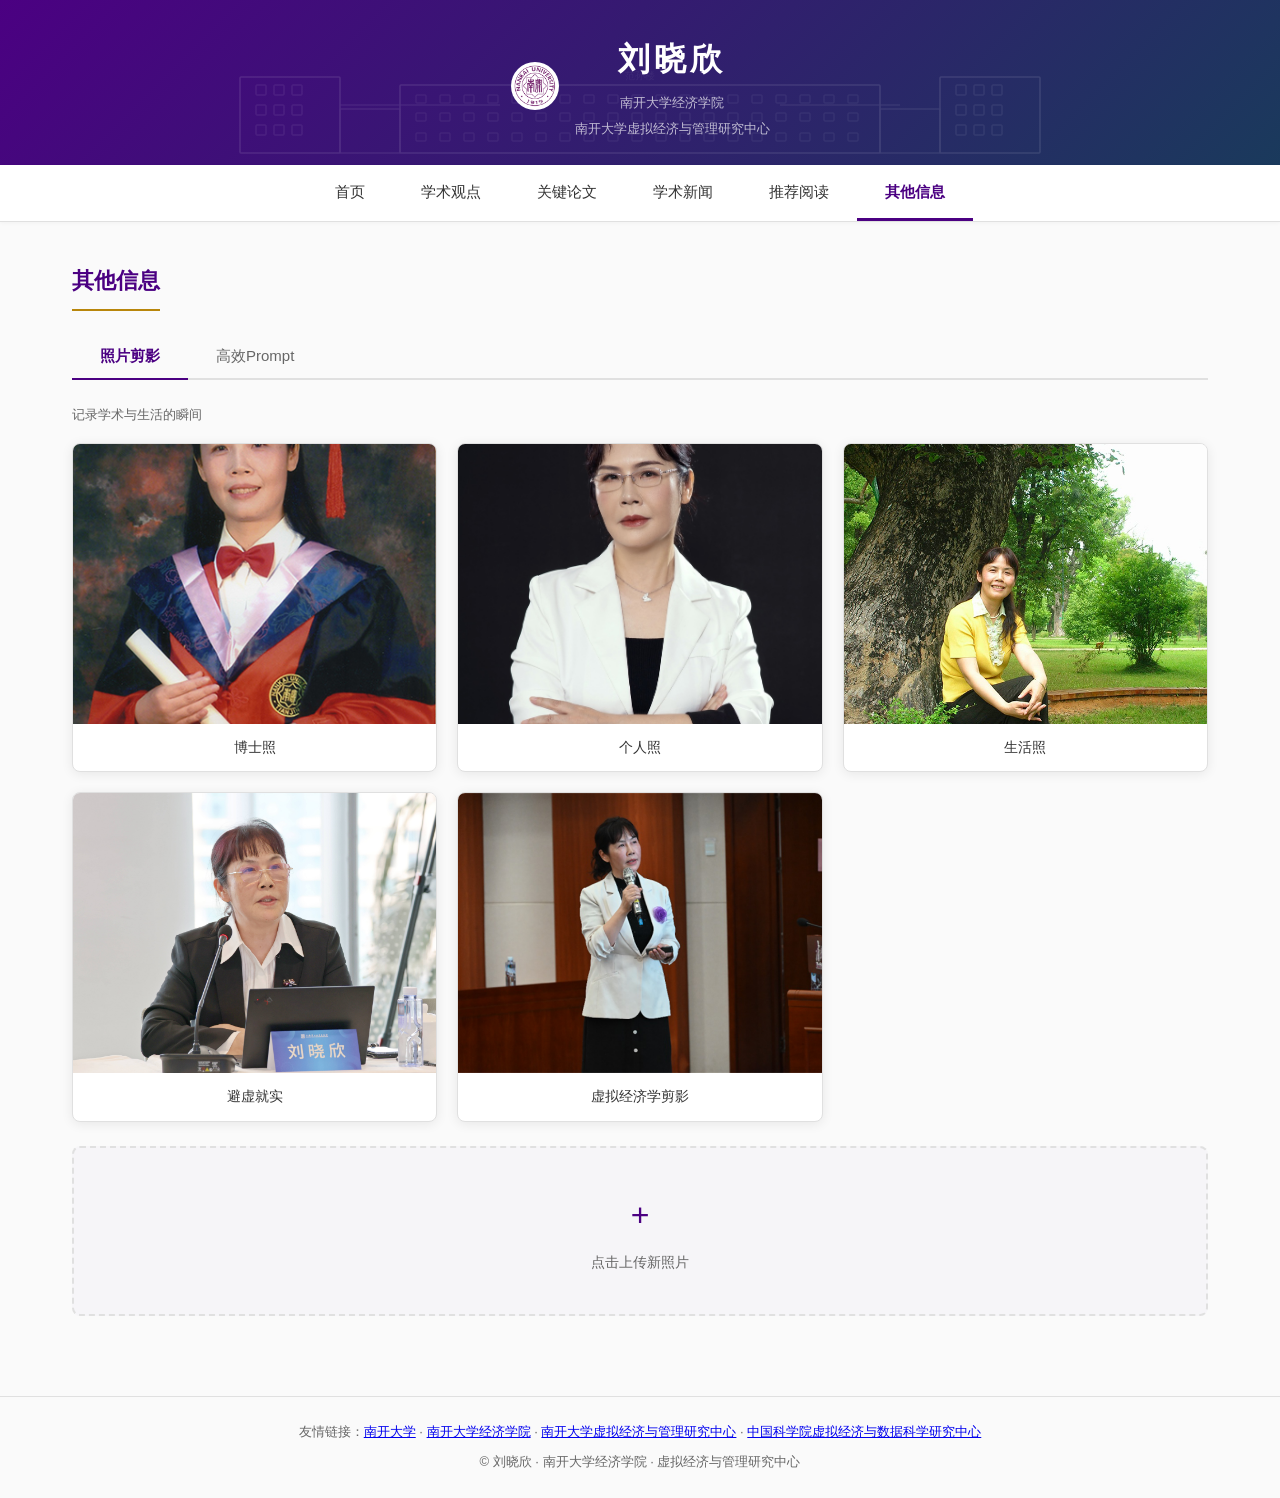
==== about.html @ 4fb9054a "Initial deploy: 刘晓欣学术网站 Co-Authored-By: Claude Opus 4.6 <noreply@anthropic.com>" ====
<!DOCTYPE html>
<html lang="zh-CN">
<head>
  <meta charset="UTF-8">
  <meta name="viewport" content="width=device-width, initial-scale=1.0">
  <title>其他信息 — 刘晓欣</title>
  <link rel="stylesheet" href="css/style.css">
  <style>
    /* Tab 切换 */
    .tab-bar { display:flex; gap:0; border-bottom:2px solid var(--border); margin-bottom:24px; }
    .tab-btn { padding:12px 28px; font-size:15px; font-weight:500; border:none; background:none; color:var(--text-light); cursor:pointer; border-bottom:2px solid transparent; margin-bottom:-2px; transition:all 0.2s; }
    .tab-btn:hover { color:var(--primary); }
    .tab-btn.active { color:var(--primary); border-bottom-color:var(--primary); font-weight:600; }
    .tab-panel { display:none; }
    .tab-panel.active { display:block; }

    /* 照片剪影 */
    .photo-grid { display:grid; grid-template-columns:repeat(auto-fill, minmax(280px, 1fr)); gap:20px; }
    .photo-card { border-radius:8px; overflow:hidden; background:#fff; box-shadow:var(--shadow); border:1px solid var(--border); transition:transform 0.2s, box-shadow 0.2s; position:relative; }
    .photo-card:hover { transform:translateY(-3px); box-shadow:0 6px 20px rgba(0,0,0,0.12); }
    .photo-card img { width:100%; height:280px; object-fit:cover; display:block; cursor:pointer; }
    .photo-card .caption { padding:12px 16px; font-size:14px; color:var(--text); text-align:center; font-family:'SimSun','Songti SC',serif; }
    .photo-card .photo-actions { position:absolute; top:8px; right:8px; display:flex; gap:4px; opacity:0; transition:opacity 0.2s; }
    .photo-card:hover .photo-actions { opacity:1; }
    .photo-actions button { width:28px; height:28px; border-radius:50%; border:none; cursor:pointer; font-size:12px; display:flex; align-items:center; justify-content:center; background:rgba(255,255,255,0.9); color:var(--text-light); box-shadow:0 1px 4px rgba(0,0,0,0.2); }
    .photo-actions button:hover { background:#fff; color:var(--primary); }
    .photo-actions .del-btn:hover { color:#dc3545; }
    .lightbox-overlay { display:none; position:fixed; top:0;left:0;right:0;bottom:0; background:rgba(0,0,0,0.85); z-index:2000; justify-content:center; align-items:center; cursor:pointer; }
    .lightbox-overlay.active { display:flex; }
    .lightbox-overlay img { max-width:90%; max-height:90vh; object-fit:contain; border-radius:4px; }
    .upload-zone { border:2px dashed var(--border); border-radius:8px; padding:40px 20px; text-align:center; cursor:pointer; transition:border-color 0.2s, background 0.2s; background:rgba(75,0,130,0.02); }
    .upload-zone:hover { border-color:var(--primary); background:rgba(75,0,130,0.05); }
    .upload-zone p { color:var(--text-light); font-size:14px; margin:8px 0 0; }

    /* 高效 Prompt */
    .prompt-list { display:flex; flex-direction:column; gap:16px; }
    .prompt-card { background:var(--card-bg); border-radius:var(--radius); box-shadow:var(--shadow); border:1px solid var(--border); padding:20px 24px; position:relative; transition:transform 0.2s, box-shadow 0.2s; }
    .prompt-card:hover { transform:translateY(-2px); box-shadow:0 4px 16px rgba(0,0,0,0.12); }
    .prompt-card .prompt-title { font-size:16px; font-weight:600; color:var(--text); margin-bottom:8px; }
    .prompt-card .prompt-desc { font-size:13px; color:var(--text-light); margin-bottom:10px; line-height:1.6; }
    .prompt-card .prompt-body { background:rgba(75,0,130,0.04); border-left:3px solid var(--accent); padding:12px 16px; border-radius:0 6px 6px 0; font-size:13px; line-height:1.8; white-space:pre-wrap; word-break:break-all; max-height:200px; overflow-y:auto; position:relative; }
    .prompt-card .prompt-body.expanded { max-height:none; }
    .prompt-card .prompt-body.collapsed::after { content:''; position:absolute; bottom:0; left:0; right:0; height:2.5em; background:linear-gradient(to bottom, transparent, rgba(75,0,130,0.04)); pointer-events:none; }
    .prompt-actions { position:absolute; top:12px; right:16px; display:flex; gap:6px; }
    .prompt-actions button { font-size:13px; background:none; border:none; cursor:pointer; color:var(--text-light); padding:2px; }
    .prompt-actions button:hover { color:var(--primary); }
    .prompt-actions .del-btn:hover { color:#dc3545; }
    .prompt-toggle { font-size:12px; color:var(--primary); cursor:pointer; background:none; border:none; margin-top:6px; }
    .prompt-toggle:hover { text-decoration:underline; }
    .add-form { background:rgba(75,0,130,0.03); border:2px dashed var(--border); border-radius:8px; padding:20px; margin-top:20px; }
    .add-form input, .add-form textarea { width:100%; padding:8px 12px; border:1px solid var(--border); border-radius:6px; font-size:14px; margin-bottom:10px; outline:none; font-family:inherit; }
    .add-form input:focus, .add-form textarea:focus { border-color:var(--primary); }
  </style>
</head>
<body>
  <div id="site-header"></div>

  <div class="container">
    <section class="section">
      <h2 class="section-title">其他信息</h2>

      <div class="tab-bar">
        <button class="tab-btn active" onclick="switchTab('photos',this)">照片剪影</button>
        <button class="tab-btn" onclick="switchTab('prompts',this)">高效Prompt</button>
      </div>

      <!-- 照片剪影 -->
      <div class="tab-panel active" id="panel-photos">
        <p class="text-light text-sm mb-16">记录学术与生活的瞬间</p>
        <div class="photo-grid" id="photo-grid"></div>
        <div class="upload-zone mt-24" onclick="document.getElementById('photo-upload').click()">
          <div style="font-size:32px;color:var(--primary);">+</div>
          <p>点击上传新照片</p>
          <input type="file" id="photo-upload" accept="image/*" style="display:none;" onchange="uploadPhoto(this)">
        </div>
      </div>

      <!-- 高效 Prompt -->
      <div class="tab-panel" id="panel-prompts">
        <p class="text-light text-sm mb-16">学术研究与教学中的高效 Prompt 合集</p>
        <div class="prompt-list" id="prompt-list"></div>
        <div class="add-form">
          <strong style="font-size:14px;color:var(--primary);">添加 Prompt</strong>
          <input type="text" id="prompt-title" placeholder="Prompt 标题（如：文献综述辅助）">
          <input type="text" id="prompt-desc" placeholder="简要描述（可选）">
          <textarea id="prompt-body" placeholder="Prompt 正文..." style="min-height:80px;resize:vertical;"></textarea>
          <button class="btn btn-primary" onclick="addPrompt()">添加</button>
        </div>
      </div>
    </section>
  </div>

  <!-- 灯箱 -->
  <div class="lightbox-overlay" id="lightbox" onclick="closeLightbox()">
    <img id="lightbox-img" src="" alt="">
  </div>

  <div id="site-footer"></div>

  <script src="js/data.js"></script>
  <script src="js/common.js"></script>
  <script src="js/editor.js"></script>
  <script>
    initPage('about');

    // === Tab 切换 ===
    function switchTab(name, btn) {
      document.querySelectorAll('.tab-btn').forEach(b => b.classList.remove('active'));
      document.querySelectorAll('.tab-panel').forEach(p => p.classList.remove('active'));
      btn.classList.add('active');
      document.getElementById('panel-' + name).classList.add('active');
    }

    // === 照片剪影 ===
    const DEFAULT_PHOTOS = [
      { id: 'p1', src: 'photos/博士照.jpg', caption: '博士照', builtin: true },
      { id: 'p2', src: 'photos/个人照.jpeg', caption: '个人照', builtin: true },
      { id: 'p3', src: 'photos/生活照.jpg', caption: '生活照', builtin: true },
      { id: 'p4', src: 'photos/避虚就实.jpg', caption: '避虚就实', builtin: true },
      { id: 'p5', src: 'photos/虚拟经济学剪影 1.png', caption: '虚拟经济学剪影', builtin: true }
    ];

    function getPhotos() {
      const saved = Editor.getData('photos_data');
      if (saved) return saved;
      return DEFAULT_PHOTOS.map(p => ({...p}));
    }
    function savePhotos(photos) { Editor.saveData('photos_data', photos); }

    function renderPhotos() {
      const photos = getPhotos();
      const grid = document.getElementById('photo-grid');
      if (photos.length === 0) {
        grid.innerHTML = '<p class="text-light" style="text-align:center;padding:40px;grid-column:1/-1;">暂无照片</p>';
        return;
      }
      grid.innerHTML = photos.map(p => `
        <div class="photo-card">
          <img src="${p.src}" alt="${escHtml(p.caption)}" onclick="openLightbox('${p.id}')">
          <div class="photo-actions">
            <button onclick="event.stopPropagation();renamePhoto('${p.id}')" title="\u91cd\u547d\u540d">\u270e</button>
            <button class="del-btn" onclick="event.stopPropagation();deletePhoto('${p.id}')" title="\u5220\u9664">\u2715</button>
          </div>
          <div class="caption">${escHtml(p.caption)}</div>
        </div>
      `).join('');
    }

    function openLightbox(id) {
      const photos = getPhotos();
      const photo = photos.find(p => p.id === id);
      if (!photo) return;
      document.getElementById('lightbox-img').src = photo.src;
      document.getElementById('lightbox').classList.add('active');
    }
    function closeLightbox() { document.getElementById('lightbox').classList.remove('active'); }
    document.addEventListener('keydown', (e) => { if (e.key === 'Escape') closeLightbox(); });

    function uploadPhoto(input) {
      if (!input.files || !input.files[0]) return;
      const file = input.files[0];
      if (file.size > 5 * 1024 * 1024) { showToast('\u56fe\u7247\u4e0d\u80fd\u8d85\u8fc7 5MB'); return; }
      const reader = new FileReader();
      reader.onload = (e) => {
        const name = file.name.replace(/\.[^.]+$/, '');
        const photos = getPhotos();
        photos.push({ id: 'ph_' + Date.now(), src: e.target.result, caption: name, builtin: false });
        savePhotos(photos);
        renderPhotos();
        showToast('\u7167\u7247\u5df2\u6dfb\u52a0');
      };
      reader.readAsDataURL(file);
      input.value = '';
    }

    async function renamePhoto(id) {
      const photos = getPhotos();
      const photo = photos.find(p => p.id === id);
      if (!photo) return;
      const newName = prompt('\u8bf7\u8f93\u5165\u65b0\u540d\u79f0\uff1a', photo.caption);
      if (newName === null || newName.trim() === '') return;
      photo.caption = newName.trim();
      savePhotos(photos);
      renderPhotos();
      showToast('\u5df2\u91cd\u547d\u540d');
    }

    async function deletePhoto(id) {
      const ok = await showConfirm('\u786e\u5b9a\u5220\u9664\u6b64\u7167\u7247\uff1f');
      if (!ok) return;
      const photos = getPhotos().filter(p => p.id !== id);
      savePhotos(photos);
      renderPhotos();
      showToast('\u5df2\u5220\u9664');
    }

    renderPhotos();

    // === 高效 Prompt ===
    const PROMPT_KEY = 'prompts_data';
    function getPrompts() { return Editor.getData(PROMPT_KEY) || []; }
    function savePrompts(data) { Editor.saveData(PROMPT_KEY, data); }

    function addPrompt() {
      const title = document.getElementById('prompt-title').value.trim();
      const body = document.getElementById('prompt-body').value.trim();
      if (!title || !body) { showToast('\u8bf7\u586b\u5199\u6807\u9898\u548c\u6b63\u6587'); return; }
      const prompts = getPrompts();
      prompts.unshift({
        id: 'pr_' + Date.now(),
        title: title,
        desc: document.getElementById('prompt-desc').value.trim(),
        body: body,
        timestamp: Date.now()
      });
      savePrompts(prompts);
      document.getElementById('prompt-title').value = '';
      document.getElementById('prompt-desc').value = '';
      document.getElementById('prompt-body').value = '';
      renderPrompts();
      showToast('\u5df2\u6dfb\u52a0');
    }

    async function deletePrompt(id) {
      const ok = await showConfirm('\u786e\u5b9a\u5220\u9664\u6b64 Prompt\uff1f');
      if (!ok) return;
      const prompts = getPrompts().filter(p => p.id !== id);
      savePrompts(prompts);
      renderPrompts();
    }

    function togglePromptBody(id) {
      const el = document.getElementById('pb-' + id);
      const btn = document.getElementById('pt-' + id);
      if (el.classList.contains('collapsed')) {
        el.classList.remove('collapsed');
        el.classList.add('expanded');
        btn.textContent = '\u6536\u8d77 \u25b4';
      } else {
        el.classList.remove('expanded');
        el.classList.add('collapsed');
        btn.textContent = '\u5c55\u5f00\u5168\u6587 \u25be';
      }
    }

    function renderPrompts() {
      const prompts = getPrompts();
      const container = document.getElementById('prompt-list');
      if (prompts.length === 0) {
        container.innerHTML = '<p class="text-light" style="text-align:center;padding:40px;">暂无 Prompt</p>';
        return;
      }
      container.innerHTML = prompts.map(p => `
        <div class="prompt-card">
          <div class="prompt-actions">
            <button onclick="copyPrompt('${p.id}')" title="\u590d\u5236">\u2668</button>
            <button class="del-btn" onclick="deletePrompt('${p.id}')" title="\u5220\u9664">\u2715</button>
          </div>
          <div class="prompt-title">${escHtml(p.title)}</div>
          ${p.desc ? `<div class="prompt-desc">${escHtml(p.desc)}</div>` : ''}
          <div class="prompt-body collapsed" id="pb-${p.id}">${escHtml(p.body)}</div>
          <button class="prompt-toggle" id="pt-${p.id}" onclick="togglePromptBody('${p.id}')">\u5c55\u5f00\u5168\u6587 \u25be</button>
        </div>
      `).join('');
    }

    function copyPrompt(id) {
      const prompts = getPrompts();
      const p = prompts.find(x => x.id === id);
      if (!p) return;
      navigator.clipboard.writeText(p.body).then(() => {
        showToast('\u5df2\u590d\u5236\u5230\u526a\u8d34\u677f');
      }).catch(() => {
        // fallback
        const ta = document.createElement('textarea');
        ta.value = p.body;
        document.body.appendChild(ta);
        ta.select();
        document.execCommand('copy');
        document.body.removeChild(ta);
        showToast('\u5df2\u590d\u5236');
      });
    }

    renderPrompts();
  </script>
</body>
</html>
---- css/style.css ----
/* 刘晓欣学术网站 - 全站公共样式 */

:root {
  --primary: #4B0082;
  --secondary: #1a3a5c;
  --accent: #B8860B;
  --bg: #fafafa;
  --card-bg: #ffffff;
  --text: #333333;
  --text-light: #666666;
  --border: #e0e0e0;
  --hover: #5a1099;
  --radius: 8px;
  --shadow: 0 2px 12px rgba(0,0,0,0.08);
}

* { margin: 0; padding: 0; box-sizing: border-box; }

body {
  font-family: 'PingFang SC', 'Microsoft YaHei', sans-serif;
  background: var(--bg);
  color: var(--text);
  line-height: 1.7;
  min-height: 100vh;
}

/* Header */
.site-header {
  background: linear-gradient(135deg, var(--primary), var(--secondary));
  color: #fff;
  padding: 32px 0 24px;
  text-align: center;
  position: relative;
  overflow: hidden;
}
.header-content {
  display: flex;
  align-items: center;
  justify-content: center;
  gap: 16px;
  position: relative;
}
.header-emblem {
  width: 48px;
  height: 48px;
  object-fit: contain;
  flex-shrink: 0;
  position: relative;
  border-radius: 50%;
  background: #fff;
  padding: 3px;
}
.site-header h1 {
  font-family: 'SimSun', 'Songti SC', serif;
  font-size: 32px;
  letter-spacing: 4px;
  margin-bottom: 6px;
  position: relative;
}
.site-header .subtitle {
  font-size: 15px;
  opacity: 0.85;
  letter-spacing: 2px;
  position: relative;
}
.site-header .affiliation {
  font-size: 13px;
  opacity: 0.7;
  margin-top: 4px;
  position: relative;
}
.header-building {
  position: absolute;
  bottom: 0;
  left: 0;
  right: 0;
  opacity: 0.1;
  pointer-events: none;
}
.header-building svg {
  display: block;
  margin: 0 auto;
  width: 100%;
  max-width: 960px;
  height: auto;
}

/* Navigation */
.site-nav {
  background: #fff;
  border-bottom: 1px solid var(--border);
  display: flex;
  justify-content: center;
  gap: 0;
  position: sticky;
  top: 0;
  z-index: 100;
  box-shadow: 0 1px 4px rgba(0,0,0,0.04);
}
.site-nav a {
  text-decoration: none;
  color: var(--text);
  font-size: 15px;
  font-weight: 500;
  padding: 14px 28px;
  transition: color 0.2s, border-bottom 0.2s;
  border-bottom: 3px solid transparent;
}
.site-nav a:hover { color: var(--primary); }
.site-nav a.active {
  color: var(--primary);
  border-bottom-color: var(--primary);
  font-weight: 600;
}

/* Main container */
.container {
  max-width: 1200px;
  margin: 0 auto;
  padding: 0 32px;
}

/* Section */
.section { padding: 40px 0; }
.section-title {
  font-family: 'SimSun', 'Songti SC', serif;
  font-size: 22px;
  color: var(--primary);
  margin-bottom: 24px;
  padding-bottom: 10px;
  border-bottom: 2px solid var(--accent);
  display: inline-block;
}

/* Card */
.card {
  background: var(--card-bg);
  border-radius: var(--radius);
  box-shadow: var(--shadow);
  padding: 24px;
  margin-bottom: 20px;
  border: 1px solid var(--border);
  transition: transform 0.2s, box-shadow 0.2s;
}
.card:hover {
  transform: translateY(-2px);
  box-shadow: 0 4px 16px rgba(0,0,0,0.12);
}

/* Tag */
.tag {
  display: inline-block;
  font-size: 12px;
  padding: 2px 10px;
  border-radius: 12px;
  margin-right: 6px;
  margin-bottom: 4px;
}
.tag-primary { background: rgba(75,0,130,0.1); color: var(--primary); }
.tag-accent { background: rgba(184,134,11,0.12); color: var(--accent); }
.tag-lecture { background: rgba(75,0,130,0.1); color: var(--primary); }
.tag-award { background: rgba(184,134,11,0.12); color: var(--accent); }
.tag-media { background: rgba(26,58,92,0.1); color: var(--secondary); }
.tag-policy { background: rgba(0,128,0,0.1); color: green; }
.tag-publish { background: rgba(75,0,130,0.1); color: var(--primary); }

/* Top cited badge */
.badge-top {
  display: inline-flex;
  align-items: center;
  background: linear-gradient(135deg, #B8860B, #DAA520);
  color: #fff;
  font-size: 10px;
  font-weight: 600;
  padding: 1px 7px;
  border-radius: 3px;
  margin-left: 6px;
  vertical-align: middle;
  white-space: nowrap;
  letter-spacing: 1px;
  text-transform: uppercase;
  box-shadow: 0 1px 3px rgba(184,134,11,0.3);
}

/* Button */
.btn {
  display: inline-block;
  padding: 8px 20px;
  border-radius: 6px;
  font-size: 14px;
  cursor: pointer;
  border: none;
  transition: background 0.2s, transform 0.1s;
}
.btn:active { transform: scale(0.97); }
.btn-primary { background: var(--primary); color: #fff; }
.btn-primary:hover { background: var(--hover); }
.btn-outline {
  background: transparent;
  color: var(--primary);
  border: 1px solid var(--primary);
}
.btn-outline:hover { background: rgba(75,0,130,0.06); }
.btn-sm { padding: 5px 14px; font-size: 13px; }
.btn-danger { background: #dc3545; color: #fff; }
.btn-danger:hover { background: #c82333; }

/* Footer */
.site-footer {
  text-align: center;
  padding: 24px;
  color: var(--text-light);
  font-size: 13px;
  border-top: 1px solid var(--border);
  margin-top: 40px;
}

/* Utility */
.flex-between { display: flex; justify-content: space-between; align-items: center; }
.flex-center { display: flex; justify-content: center; align-items: center; }
.gap-8 { gap: 8px; }
.gap-16 { gap: 16px; }
.mt-8 { margin-top: 8px; }
.mt-16 { margin-top: 16px; }
.mt-24 { margin-top: 24px; }
.mb-8 { margin-bottom: 8px; }
.mb-16 { margin-bottom: 16px; }
.text-light { color: var(--text-light); }
.text-sm { font-size: 13px; }
.text-accent { color: var(--accent); }

/* Search box */
.search-box {
  width: 100%;
  padding: 10px 16px;
  border: 1px solid var(--border);
  border-radius: 6px;
  font-size: 14px;
  outline: none;
  transition: border-color 0.2s;
}
.search-box:focus { border-color: var(--primary); }

/* Filter buttons */
.filter-bar {
  display: flex;
  flex-wrap: wrap;
  gap: 8px;
  margin-bottom: 20px;
}
.filter-btn {
  padding: 6px 16px;
  border-radius: 20px;
  font-size: 13px;
  cursor: pointer;
  border: 1px solid var(--border);
  background: #fff;
  color: var(--text);
  transition: all 0.2s;
}
.filter-btn:hover { border-color: var(--primary); color: var(--primary); }
.filter-btn.active {
  background: var(--primary);
  color: #fff;
  border-color: var(--primary);
}

/* Modal */
.modal-overlay {
  display: none;
  position: fixed;
  top: 0; left: 0; right: 0; bottom: 0;
  background: rgba(0,0,0,0.5);
  z-index: 1000;
  justify-content: center;
  align-items: center;
}
.modal-overlay.active { display: flex; }
.modal {
  background: #fff;
  border-radius: var(--radius);
  padding: 28px;
  max-width: 600px;
  width: 90%;
  max-height: 80vh;
  overflow-y: auto;
  box-shadow: 0 8px 32px rgba(0,0,0,0.2);
}
.modal h3 {
  font-size: 18px;
  color: var(--primary);
  margin-bottom: 16px;
}

/* Toast */
.toast {
  position: fixed;
  top: 20px;
  left: 50%;
  transform: translateX(-50%) translateY(-100px);
  background: var(--primary);
  color: #fff;
  padding: 12px 24px;
  border-radius: 6px;
  font-size: 14px;
  z-index: 2000;
  transition: transform 0.3s;
  box-shadow: 0 4px 16px rgba(0,0,0,0.2);
}
.toast.show { transform: translateX(-50%) translateY(0); }

/* Timeline */
.timeline {
  position: relative;
  padding-left: 32px;
}
.timeline::before {
  content: '';
  position: absolute;
  left: 8px;
  top: 0;
  bottom: 0;
  width: 2px;
  background: var(--border);
}
.timeline-item {
  position: relative;
  margin-bottom: 28px;
  padding-left: 16px;
}
.timeline-item::before {
  content: '';
  position: absolute;
  left: -28px;
  top: 6px;
  width: 12px;
  height: 12px;
  border-radius: 50%;
  background: var(--primary);
  border: 2px solid #fff;
  box-shadow: 0 0 0 2px var(--primary);
}
.timeline-item .date {
  font-size: 13px;
  color: var(--text-light);
  margin-bottom: 4px;
}
.timeline-item .title {
  font-size: 16px;
  font-weight: 600;
  color: var(--text);
  margin-bottom: 4px;
}
.timeline-item .content {
  font-size: 14px;
  color: var(--text-light);
  line-height: 1.8;
  position: relative;
}
.timeline-item .content.collapsed {
  max-height: calc(1.8em * 5);
  overflow: hidden;
}
.timeline-item .content.collapsed::after {
  content: '';
  position: absolute;
  bottom: 0;
  left: 0;
  right: 0;
  height: 2.5em;
  background: linear-gradient(to bottom, transparent, var(--bg));
  pointer-events: none;
}
.timeline-item .content p {
  text-indent: 2em;
  margin-bottom: 0.5em;
}
.news-title-link { color:var(--text); text-decoration:none; }
.news-title-link:hover { color:var(--primary); }

/* Editor */
.edit-area {
  width: 100%;
  min-height: 200px;
  padding: 12px;
  border: 1px solid var(--border);
  border-radius: 6px;
  font-size: 14px;
  line-height: 1.7;
  font-family: 'PingFang SC', 'Microsoft YaHei', sans-serif;
  resize: vertical;
}
.edit-area:focus { border-color: var(--primary); outline: none; }

.module-actions {
  display: flex;
  gap: 8px;
  margin-top: 12px;
}

.module-header {
  display: flex;
  justify-content: space-between;
  align-items: flex-start;
}

.edit-icon {
  cursor: pointer;
  color: var(--text-light);
  font-size: 18px;
  transition: color 0.2s;
  background: none;
  border: none;
  padding: 4px;
}
.edit-icon:hover { color: var(--primary); }

/* Markdown content */
.md-content h3 { font-size: 16px; color: var(--primary); margin: 16px 0 8px; }
.md-content h4 { font-size: 15px; color: var(--text); margin: 12px 0 6px; }
.md-content p { margin-bottom: 8px; }
.md-content ul, .md-content ol { padding-left: 20px; margin-bottom: 8px; }
.md-content li { margin-bottom: 4px; }
.md-content blockquote {
  border-left: 3px solid var(--accent);
  padding: 8px 16px;
  margin: 12px 0;
  background: rgba(184,134,11,0.05);
  font-style: italic;
}
.md-content strong { color: var(--primary); }

/* Version list */
.version-list {
  max-height: 400px;
  overflow-y: auto;
}
.version-item {
  padding: 10px 12px;
  border-bottom: 1px solid var(--border);
  cursor: pointer;
  transition: background 0.2s;
}
.version-item:hover { background: rgba(75,0,130,0.04); }
.version-item .ts { font-size: 12px; color: var(--text-light); }
.version-item .action { font-size: 13px; color: var(--text); }

/* Responsive */
@media (max-width: 768px) {
  .site-header h1 { font-size: 24px; }
  .header-emblem { width: 34px; height: 34px; padding: 2px; }
  .header-content { gap: 10px; }
  .site-nav a { padding: 12px 16px; font-size: 14px; }
  .container { padding: 0 16px; }
  .card { padding: 16px; }
}
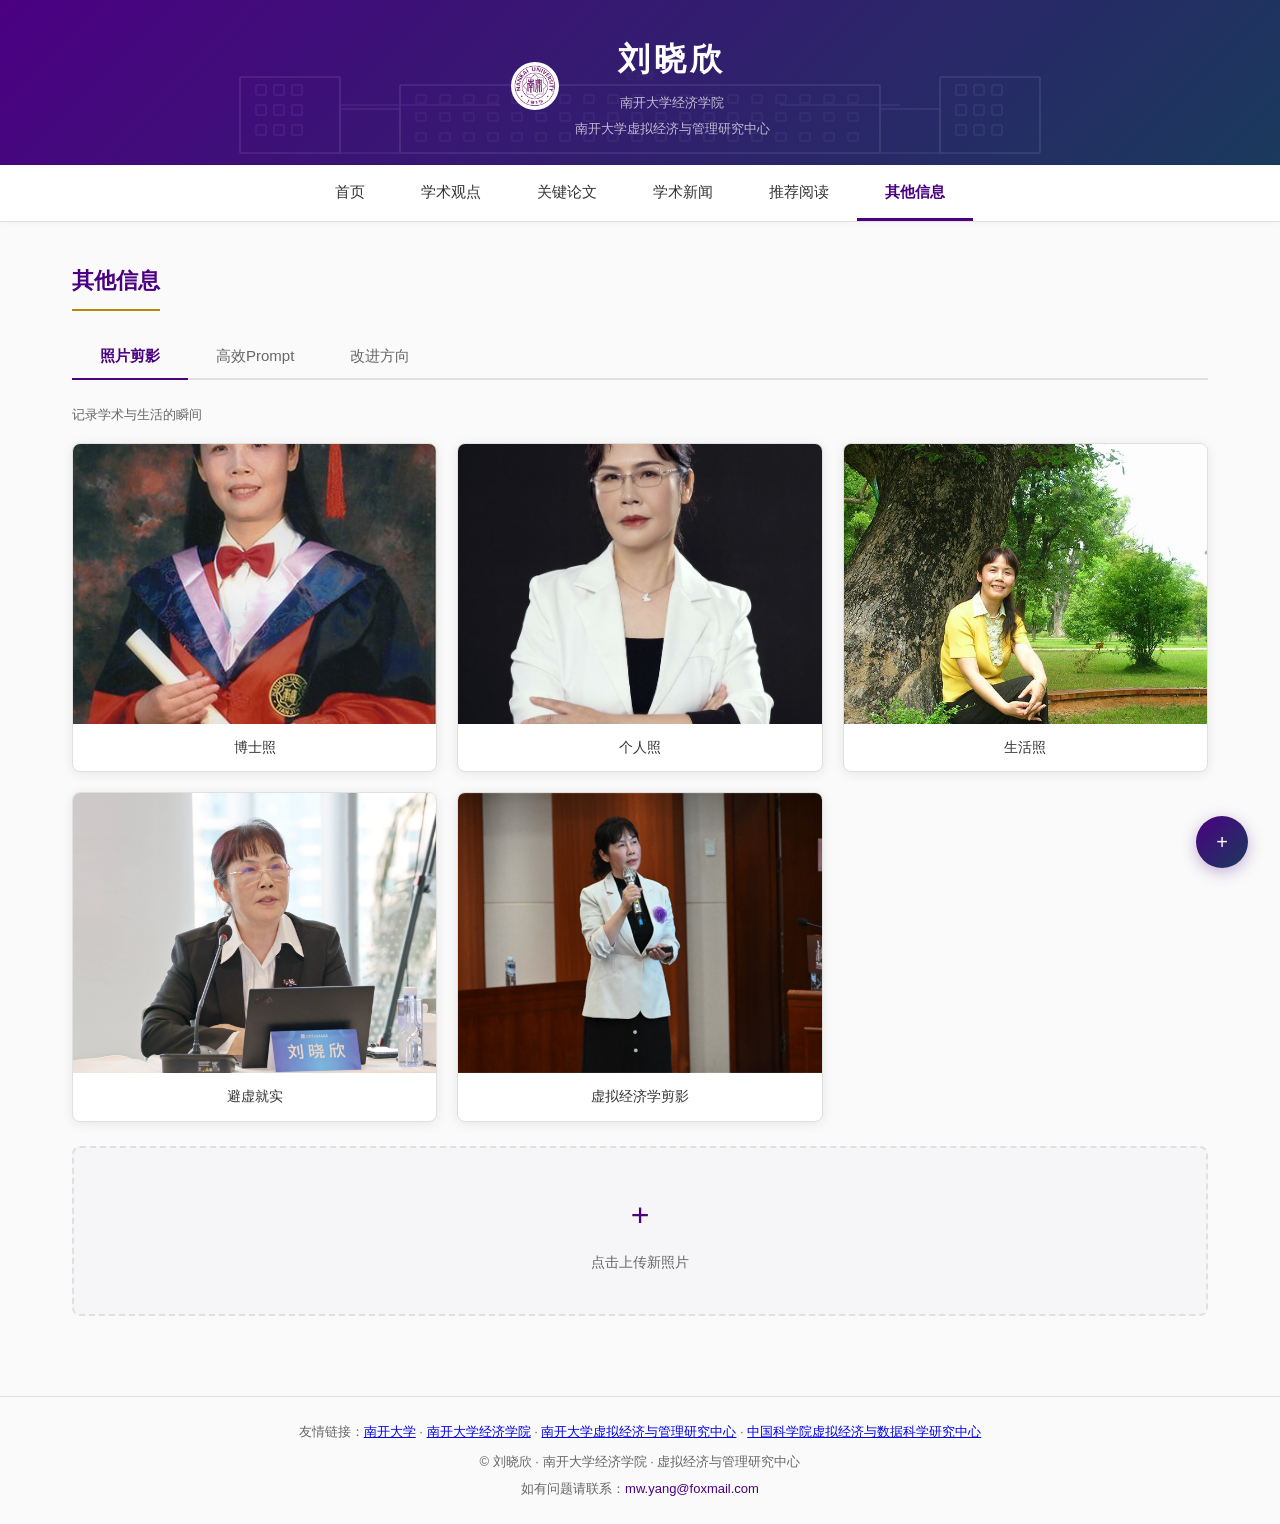
==== commit 3a92822b: "新增悬浮球反馈系统+右键菜单+改进方向tab 1. 全站悬浮球：点击弹出反馈表单，提交后跳转GitHub Issue（需登录） 2. 右键菜单：选中文本后右键可「对此内容提意见」 3. about.h" ====
--- a/about.html
+++ b/about.html
@@ -62,6 +62,7 @@
       <div class="tab-bar">
         <button class="tab-btn active" onclick="switchTab('photos',this)">照片剪影</button>
         <button class="tab-btn" onclick="switchTab('prompts',this)">高效Prompt</button>
+        <button class="tab-btn" onclick="switchTab('feedback',this)">改进方向</button>
       </div>
 
       <!-- 照片剪影 -->
@@ -86,6 +87,12 @@
           <textarea id="prompt-body" placeholder="Prompt 正文..." style="min-height:80px;resize:vertical;"></textarea>
           <button class="btn btn-primary" onclick="addPrompt()">添加</button>
         </div>
+      </div>
+
+      <!-- 改进方向 -->
+      <div class="tab-panel" id="panel-feedback">
+        <p class="text-light text-sm mb-16">来自访客的修改意见与改进建议（通过网站悬浮球或右键菜单提交）</p>
+        <div id="feedback-list"><div class="feedback-empty">加载中...</div></div>
       </div>
     </section>
   </div>
@@ -283,6 +290,42 @@
     }
 
     renderPrompts();
+
+    // === 改进方向：从 GitHub Issues 加载反馈 ===
+    async function loadFeedback() {
+      const container = document.getElementById('feedback-list');
+      try {
+        const res = await fetch('https://api.github.com/repos/mwyang2026-ship-it/liuxiaoxin-academic-website/issues?labels=feedback&state=open&per_page=30&sort=created&direction=desc');
+        if (!res.ok) throw new Error('API error');
+        const issues = await res.json();
+        if (issues.length === 0) {
+          container.innerHTML = '<div class="feedback-empty">暂无修改意见，欢迎通过右下角悬浮球提交</div>';
+          return;
+        }
+        container.innerHTML = issues.map(issue => {
+          const date = new Date(issue.created_at).toLocaleDateString('zh-CN');
+          // Parse quoted text from body
+          const bodyHtml = escHtml(issue.body || '').replace(/\n/g, '<br>');
+          const quoteMatch = (issue.body || '').match(/^> (.+)$/m);
+          const quoteHtml = quoteMatch ? `<div class="fb-quote">${escHtml(quoteMatch[1])}</div>` : '';
+          return `<div class="feedback-item">
+            <div class="fb-title">${escHtml(issue.title.replace(/^\[反馈\]\s*/, ''))}</div>
+            ${quoteHtml}
+            <div class="fb-body">${bodyHtml}</div>
+            <div class="fb-meta">${issue.user.login} · ${date} · <a href="${issue.html_url}" target="_blank" style="color:var(--primary);">查看详情</a></div>
+          </div>`;
+        }).join('');
+      } catch (e) {
+        container.innerHTML = '<div class="feedback-empty">无法加载反馈，请稍后再试</div>';
+      }
+    }
+
+    // Load feedback when tab is first clicked
+    const origSwitchTab = switchTab;
+    switchTab = function(name, btn) {
+      origSwitchTab(name, btn);
+      if (name === 'feedback') loadFeedback();
+    };
   </script>
 </body>
 </html>
--- a/css/style.css
+++ b/css/style.css
@@ -445,6 +445,30 @@
 .version-item .ts { font-size: 12px; color: var(--text-light); }
 .version-item .action { font-size: 13px; color: var(--text); }
 
+/* Feedback floating ball */
+.fab { position:fixed; bottom:32px; right:32px; z-index:999; }
+.fab-btn { width:52px; height:52px; border-radius:50%; background:linear-gradient(135deg,var(--primary),var(--secondary)); color:#fff; border:none; font-size:20px; cursor:pointer; box-shadow:0 4px 16px rgba(75,0,130,0.3); transition:transform 0.2s,box-shadow 0.2s; display:flex; align-items:center; justify-content:center; }
+.fab-btn:hover { transform:scale(1.1); box-shadow:0 6px 24px rgba(75,0,130,0.4); }
+.fab-modal { display:none; position:fixed; top:0;left:0;right:0;bottom:0; background:rgba(0,0,0,0.4); z-index:1000; justify-content:center; align-items:center; }
+.fab-modal.active { display:flex; }
+.fab-modal .modal { max-width:440px; width:90%; }
+.fab-modal textarea { width:100%; min-height:100px; padding:10px 14px; border:1px solid var(--border); border-radius:6px; font-size:14px; line-height:1.6; outline:none; resize:vertical; font-family:inherit; }
+.fab-modal textarea:focus { border-color:var(--primary); }
+.fab-modal .quote-block { background:rgba(75,0,130,0.04); border-left:3px solid var(--primary); padding:8px 12px; font-size:13px; color:var(--text-light); margin-bottom:12px; border-radius:0 6px 6px 0; max-height:80px; overflow-y:auto; }
+
+/* Context menu for selected text */
+.ctx-menu { position:fixed; background:#fff; border:1px solid var(--border); border-radius:8px; box-shadow:0 4px 16px rgba(0,0,0,0.12); z-index:1100; padding:4px 0; min-width:160px; }
+.ctx-menu button { display:block; width:100%; padding:8px 16px; border:none; background:none; font-size:13px; color:var(--text); cursor:pointer; text-align:left; }
+.ctx-menu button:hover { background:rgba(75,0,130,0.06); color:var(--primary); }
+
+/* Feedback list */
+.feedback-item { padding:14px 16px; border-left:3px solid var(--primary); background:rgba(75,0,130,0.02); border-radius:0 6px 6px 0; margin-bottom:12px; }
+.feedback-item .fb-title { font-size:14px; font-weight:600; color:var(--text); margin-bottom:4px; }
+.feedback-item .fb-body { font-size:13px; color:var(--text-light); line-height:1.6; }
+.feedback-item .fb-meta { font-size:11px; color:var(--text-light); margin-top:6px; }
+.feedback-item .fb-quote { background:rgba(75,0,130,0.04); border-left:2px solid var(--accent); padding:6px 10px; font-size:12px; color:var(--text-light); margin:6px 0; border-radius:0 4px 4px 0; }
+.feedback-empty { text-align:center; padding:40px; color:var(--text-light); }
+
 /* Responsive */
 @media (max-width: 768px) {
   .site-header h1 { font-size: 24px; }
